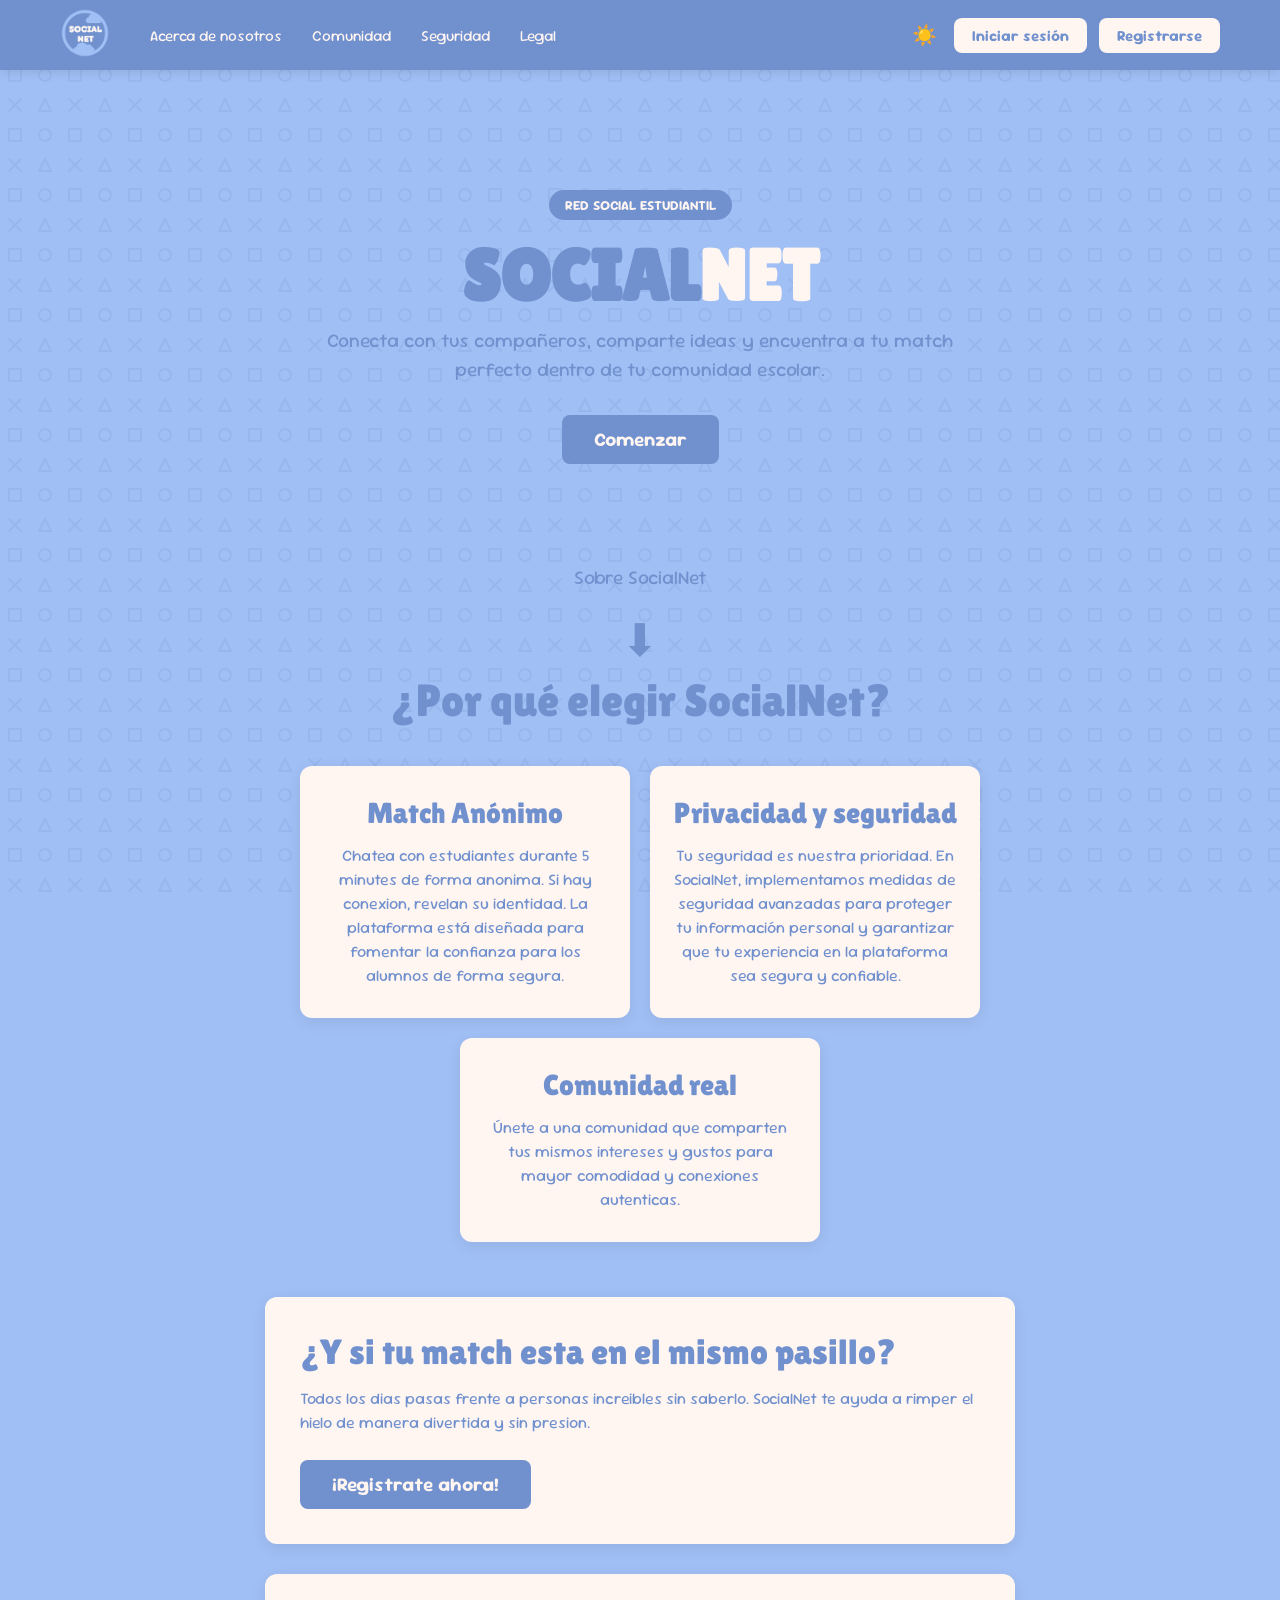
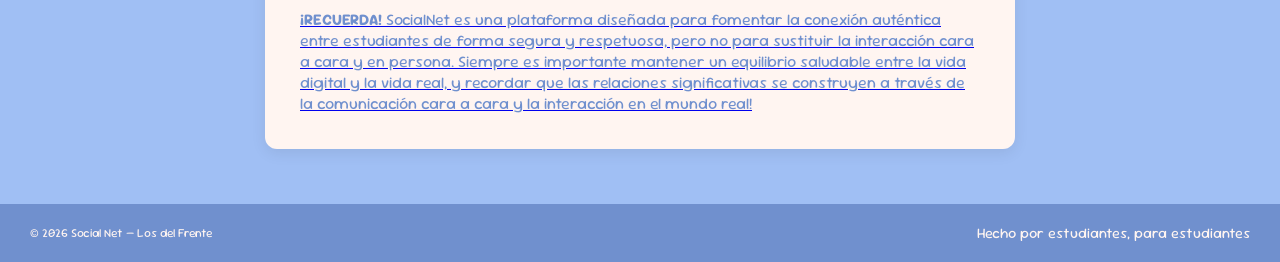
==== index.html @ 13d4db67 "Merge pull request #9 from Kris2011x/cris Cris" ====
<!DOCTYPE html>
<html lang="es">
<head>
    <meta charset="UTF-8">
    <meta name="viewport" content="width=device-width, initial-scale=1.0">
    <title>Social Net - Los del Frente</title>
    <link rel="stylesheet" href="style.css">
    <link rel="preconnect" href="https://fonts.googleapis.com">
    <link rel="preconnect" href="https://fonts.gstatic.com" crossorigin>
    <link href="https://fonts.googleapis.com/css2?family=Lilita+One&display=swap" rel="stylesheet">
    <link rel="preconnect" href="https://fonts.googleapis.com">
    <link rel="preconnect" href="https://fonts.gstatic.com" crossorigin>
    <link href="https://fonts.googleapis.com/css2?family=Sour+Gummy:ital,wght@0,100..900;1,100..900&display=swap" rel="stylesheet">
</head>
<body>
    <!-- Encabezado -->
    <header class="header">
    <div class="header-container">
        <div class="logo-area">
            <div class="logo-wrapper">
                <img src="logoClaro.png" alt="Logo de SocialNet" class="logo-icon">
            </div>
            <!-- Enlaces de navegacion -->
            <nav class="navlinks">
                <a class="link" href="acercaDe.html">Acerca de nosotros</a>
                <a class="link" href="comunidad.html">Comunidad</a>
                <a class="link" href="seguridad.html">Seguridad</a>
                <a class="link" href="legal.html">Legal</a>
            </nav>
            </div>
            <!-- Inicio de sesion y registro -->
            <div class="auth-buttons">
                <button id="tema-boton">☀️</button>
                <a href="iniciarSesion.html">
                <button class="btn btn-text" onclick="openModal('loginModal')">Iniciar sesión</button></a>
                <a href="registrarse.html">
                <button class="btn btn-text" onclick="openModal('registerModal')">Registrarse</button></a>
            </div>
        </div>
    </header>

    <!-- Contenido principal -->
    <main class="hero">
        <div class="badge">red social estudiantil</div>
        <div id="ti-pri">
            <h1 class="titulo">SOCIAL</h1>
            <h1 id="net" class="titulo">NET</h1>
        </div>
        <p>Conecta con tus compañeros, comparte ideas y encuentra a tu match perfecto dentro de tu comunidad escolar.</p>
        <a href="registrarse.html">
        <button class="btn btn-primary btn-large" onclick="openModal('registerModal')">Comenzar</button>
        </a>
        <p style="margin: 40px; margin-bottom: 15px; margin-top: 100px;">Sobre SocialNet</p>
        <p style="font-size: 45px; margin-bottom: 0px;">⬇</p>
    </main>
    <!-- Seccion 1 -->
    <h1 class="section-title">¿Por qué elegir SocialNet?</h1>
    <div class="feature-container">
        <!-- Articulo 1: Match Anonimo -->
        <div class="feature" onclick="openModal('registerModal')">
            <h2 class="texto-beneficios">Match Anónimo</h2>
            <p class="beneficios">Chatea con estudiantes durante 5 minutes de forma anonima. Si hay conexion, revelan su identidad. La plataforma está diseñada para fomentar la confianza para los alumnos de forma segura.</p>
        </div>
        <!-- Articulo 2: Privacidad y seguridad -->
        <div class="feature">
            <h2 class="texto-beneficios">Privacidad y seguridad</h2>
            <p class="beneficios">Tu seguridad es nuestra prioridad. En SocialNet, implementamos medidas de seguridad avanzadas para proteger tu información personal y garantizar que tu experiencia en la plataforma sea segura y confiable.</p>
        </div>
        <!-- Articulo 3: Comunidad real -->
        <div class="feature">
            <h2 class="texto-beneficios">Comunidad real</h2>
            <p class="beneficios">Únete a una comunidad que comparten tus mismos intereses y gustos para mayor comodidad y conexiones autenticas.</p>
        </div>
    </div>
    <!-- Seccion 2 -->
    <div id="final">  
        <!-- Articulo 1: ¿Y si tu match esta en el mismo pasillo? -->
        <div class="abajo">
            <h2 id="sub-ti">¿Y si tu match esta en el mismo pasillo?</h2>
            <p id="sub-text">Todos los dias pasas frente a personas increibles sin saberlo. SocialNet te ayuda a rimper el hielo de manera divertida y sin presion.</p>
            <a href="registrarse.html">
            <button class="btn btn-primary btn-large" onclick="openModal('registerModal')">¡Registrate ahora!</button>
        </div>
        <!--  -->
        <div class="abajo">
            <p> <strong>¡RECUERDA!</strong> SocialNet es una plataforma diseñada para fomentar la conexión auténtica entre estudiantes de forma segura y respetuosa, pero
                no para sustituir la interacción cara a cara y en persona. Siempre es importante mantener un equilibrio saludable entre la vida digital y 
                la vida real, y recordar que las relaciones significativas se construyen a través de la comunicación cara a cara y la interacción en el mundo real! </p>
        </div>
    </div>
    <a href="#" id="btnVolverArriba" class="oculto">▲</a>
    <!-- Pie de pagina -->
    <footer>
        <small>© 2026 Social Net — Los del Frente</small>
        <span class="final">Hecho por estudiantes, para estudiantes</span>
    </footer>

    <!-- Script del tema-->
    <script>
    const btnVolverArriba = document.getElementById('btnVolverArriba');
    window.addEventListener('scroll', () => {
        if (window.scrollY > 300) {
            btnVolverArriba.classList.remove('oculto');
        }
        else {
            btnVolverArriba.classList.add('oculto');
        }
    });

    const temaBoton = document.getElementById('tema-boton');

    if (localStorage.getItem('theme') === 'dark') {
        document.body.classList.add('dark-mode');
    }

    temaBoton.addEventListener('click', () => {
        document.body.classList.toggle('dark-mode');
        if (document.body.classList.contains('dark-mode')) {
            localStorage.setItem('theme', 'dark');
        } else {
            localStorage.setItem('theme', 'light');
        }
    });
    </script>
</body>
</html>
---- style.css ----
* {
    box-sizing: border-box;
    margin: 0;
    padding: 0;
    font-family: 'Sour Gummy', cursive;
}

html {
    scroll-behavior: smooth;
}

/* --- Colores del modo claro --- */
:root {
    --bg: #a0bff4;
    --text: #7090ce; 
    --btn-bg: #7090ce; 
    --btn-text: #fff5f1; 
    --hr: #7090ce;
    --casillas: #fff5f1; 
    --figuras-color: #7090ce;   
}

/* --- Colores del modo oscuro --- */
body.dark-mode {
    --bg: #0f172a; 
    --text: #fff5f1;
    --btn-bg: #a0bff4;
    --btn-text: #0f172a; 
    --hr: #0a0f1d; 
    --casillas: #1e293b;
    --figuras-color: #334155;   
}

body {
    background-color: var(--bg);
    color: var(--text);
    min-height: 100vh;
    display: flex;
    flex-direction: column;
    transition: background-color 0.3s, color 0.3s;
    position: relative;
}

/* Patrón de figuras de fondo */
body::before {
    content: "";
    position: fixed;
    top: 0;
    left: 0;
    width: 100%;
    height: 100%;
    z-index: -1;
    opacity: 0.18; 
    background-image: url('data:image/svg+xml;utf8,<svg xmlns="http://www.w3.org/2000/svg" viewBox="0 0 100 100" fill="none" stroke="%237090ce" stroke-width="3" stroke-linecap="round"><rect x="15" y="15" width="20" height="20"/><circle cx="75" cy="25" r="10"/><path d="M15,65 L35,85 M35,65 L15,85"/><polygon points="75,65 65,85 85,85"/></svg>');
    background-repeat: repeat;
    background-size: 60px 60px;
    animation: moverFondo 18s linear infinite;
}

/* Regla que mueve el fondo continuamente */
@keyframes moverFondo {
    from {
        background-position: 0 0;
    }
    to {
        background-position: 120px 120px;
    }
}


.titulo {
    font-family: 'Lilita One', cursive;
    font-weight: 800;
}

/* --- Encabezado --- */
.header {
    background-color: var(--hr);
    position: fixed;
    top: 0;
    left: 0;
    width: 100%;
    height: 70px;
    z-index: 100;
    box-shadow: 0 2px 10px rgba(0,0,0,0.1);
}

.header-container {
    max-width: 1200px;
    margin: 0 auto;
    padding: 0 20px;
    height: 100%;
    display: flex;
    align-items: center;
    justify-content: space-between;
}

.logo-area {
    display: flex;
    align-items: center;
    gap: 0px;
}

.logo-icon {
    width: 50px;
    height: auto;
}

.navlinks {
    display: flex;
    gap: 10px;
    margin-left: 20px;
}

#net {
    color: #fff5f1;
}

#ti-pri {
    display: flex;
}
.link {
    color: #fff5f1;
    background-color: transparent;
    text-decoration: none;
    border: none;
    cursor: pointer;
    font-size: 0.95rem;
    margin-left: 20px;
}

.link:hover {
    opacity: 0.8;
}

.auth-buttons {
    display: flex;
    align-items: center;
    gap: 12px;
}

#tema-boton {
    color: #fff5f1;
    cursor: pointer;
    font-size: 20px;
    background-color: transparent;
    border: none;
    padding: 5px;
}

#tema-boton:hover {
    transform: scale(1.1);
}

/* --- Botones --- */
.btn {
    padding: 8px 18px;
    font-size: 0.95rem;
    border-radius: 8px;
    cursor: pointer;
    border: none;
}

.btn-text {
    background: #fff5f1;
    color: #7090ce;
    font-weight: 700;
}

body.dark-mode .btn-text {
    background: #a0bff4;
    color: #0f172a;
}

.btn-text:hover {
    box-shadow: 0 4px 12px rgba(0,0,0,0.15);
}

.btn-primary {
    background-color: var(--btn-bg);
    color: var(--btn-text);
    font-weight: 700;
}

.btn-primary:hover {
    transform: translateY(-2px);
    box-shadow: 0 6px 16px rgba(0,0,0,0.15);
}

/* --- Hero --- */
.hero {
    display: flex;
    flex-direction: column;
    align-items: center;
    justify-content: center;
    text-align: center;
    padding: 140px 20px 0px 20px;
    max-width: 900px;
    margin: 0 auto;
}

.badge {
    background-color: var(--btn-bg);
    color: var(--btn-text);
    padding: 6px 16px;
    border-radius: 20px;
    font-weight: 700;
    font-size: 0.85rem;
    margin-bottom: 20px;
    text-transform: uppercase;
    margin-top: 50px;
}

.hero h1 {
    font-size: 4.5rem;
    font-weight: 800;
    line-height: 1;
    margin-bottom: 15px;
}

.hero p {
    font-size: 1.2rem;
    margin-bottom: 30px;
    line-height: 1.5;
    max-width: 650px;
}

.btn-large {
    padding: 12px 32px;
    font-size: 1.2rem;
}

/* --- Titulos --- */
.section-title {
    color: var(--text);
    font-size: 2.8rem;
    margin: 0px 0px 40px 0px;
    text-align: center;
    font-family: 'Lilita One', cursive;
    font-weight: 400;
}

/* --- Tarjetas de beneficios --- */
.feature-container {
    display: flex;
    gap: 20px;
    justify-content: center;
    margin: 0 300px;
    flex-wrap: wrap;
}

.feature {
    background-color: var(--casillas);
    text-align: center;
    padding: 30px 20px;
    flex: 1;
    min-width: 280px;
    max-width: 360px;
    border-radius: 12px;
    box-shadow: 0 4px 15px rgba(0,0,0,0.08);
}

.feature:hover {
    transform: translateY(-2px);
}

.texto-beneficios {
    color: var(--text);
    font-size: 1.8rem;
    margin-bottom: 15px;
    font-family: 'Lilita One', cursive;
    font-weight: 400;
}

.beneficios {
    color: var(--text);
    font-size: 1rem;
    line-height: 1.5;
    text-align: center;
}

/* --- Seccion final --- */
#final {
    display: flex;
    flex-direction: column;
    align-items: center;
    max-width: 900px;
    margin: 40px auto;
    width: 100%;
    padding: 0 20px;
}

.abajo {
    background-color: var(--casillas);
    color: var(--text);
    width: 750px;
    margin: 15px 0;
    text-align: left;
    padding: 35px;
    font-size: 1rem;
    border-radius: 12px;
    box-shadow: 0 4px 15px rgba(0,0,0,0.08);
}

#sub-ti {
    font-size: 2.2rem;
    margin-bottom: 15px;
    font-family: 'Lilita One', cursive;
    font-weight: 400;
}

#sub-text {
    margin-bottom: 25px;
    line-height: 1.5;
}

/* --- Boton volver arriba --- */
#btnVolverArriba {
    background-color: var(--hr);
    color: #fff5f1;
    border: 2px solid #fff5f1;
    font-size: 18px;
    text-decoration: none;
    width: 45px;
    height: 45px;
    right: 20px;
    bottom: 20px;
    position: fixed;
    border-radius: 50%;
    display: flex;
    align-items: center;
    justify-content: center;
    cursor: pointer;
    transition: all 0.3s ease;
    z-index: 90;
}

#btnVolverArriba:hover {
    transform: translateY(-3px);
}

#btnVolverArriba.oculto {
    display: none;
}

/* --- Pie de pagina --- */
footer {
    background-color: var(--hr);
    padding: 20px 30px;
    text-align: center;
    color: #fff5f1;
    font-size: 0.9rem;
    display: flex;
    justify-content: space-between;
    align-items: center;
    margin-top: auto;
}

/* --- Celulares --- */
@media (max-width: 768px) {
    .navlinks {
        display: none;
    }
    .hero h1 {
        font-size: 3.2rem;
    }
    .section-title {
        font-size: 2.2rem;
    }
    .footer {
        flex-direction: column;
        gap: 10px;
        text-align: center;
    }
}

.logo-icon {
    width: 50px;
    height: auto;
}
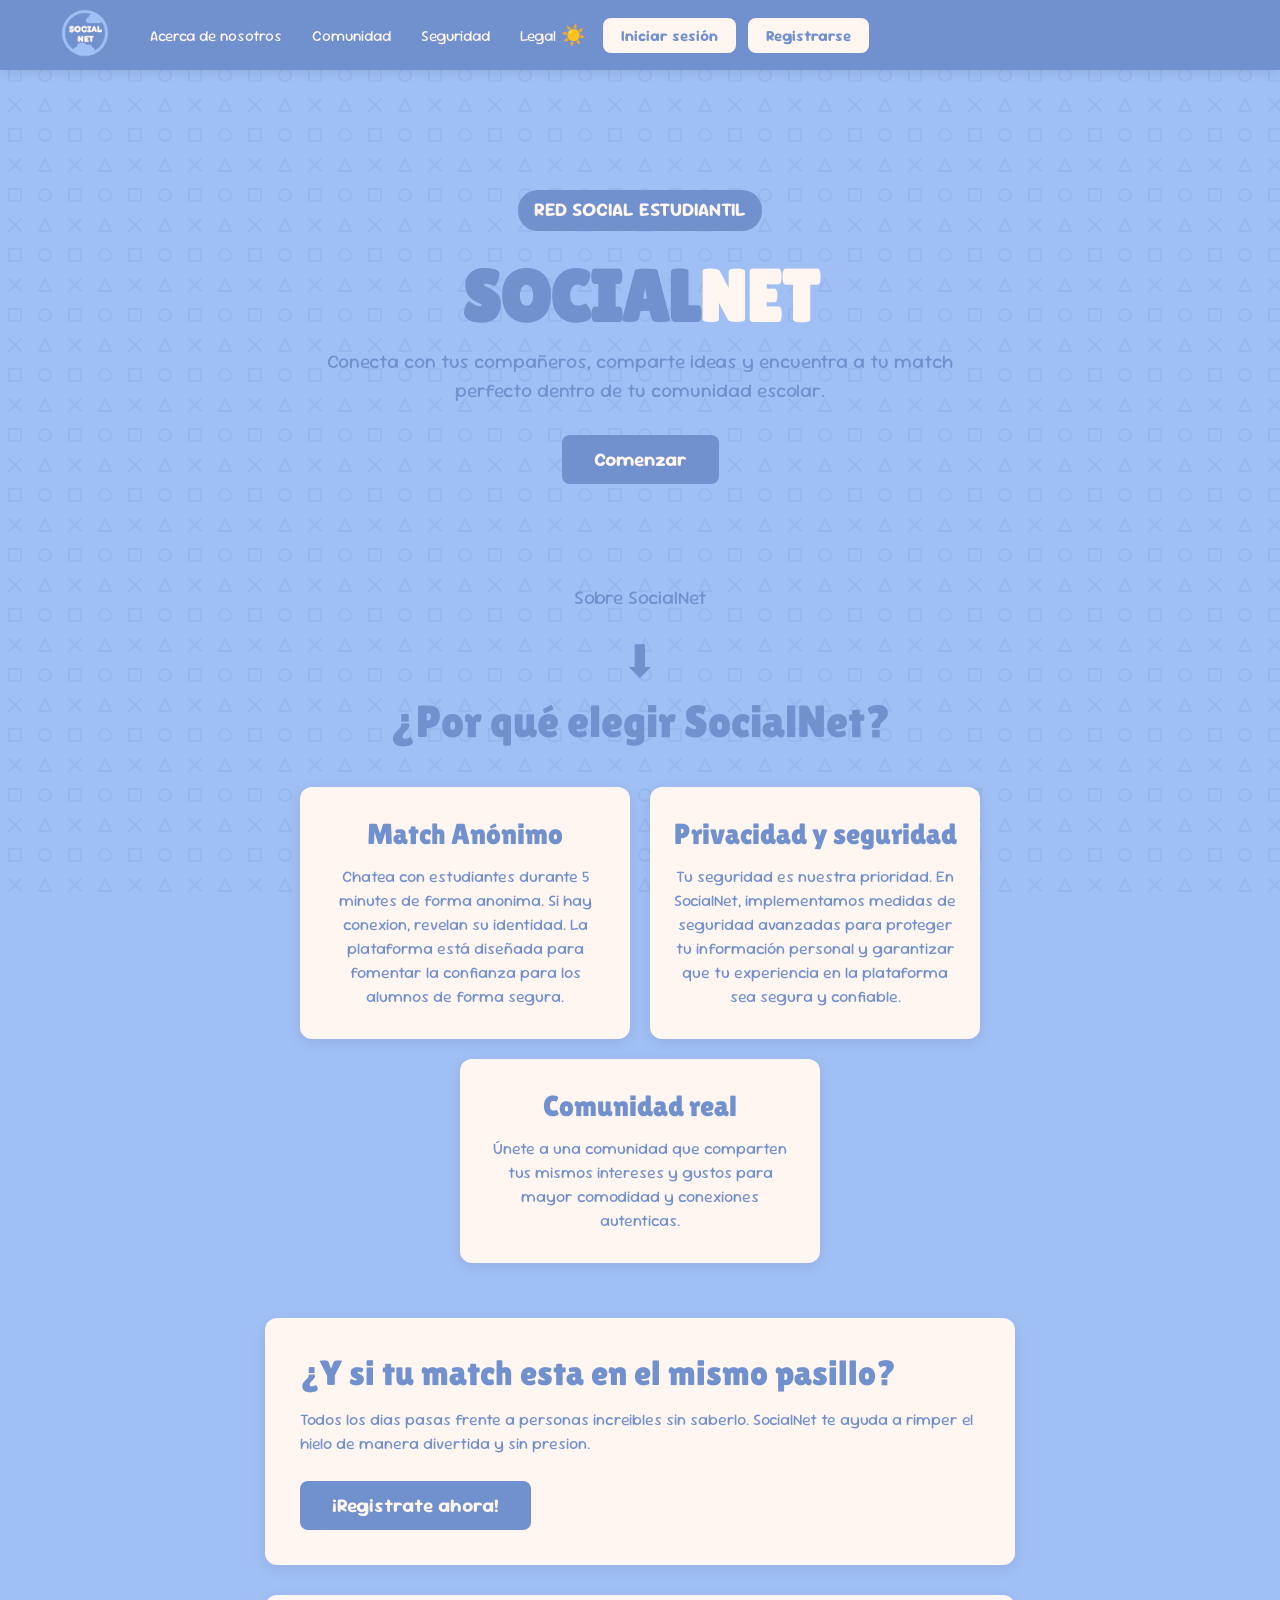
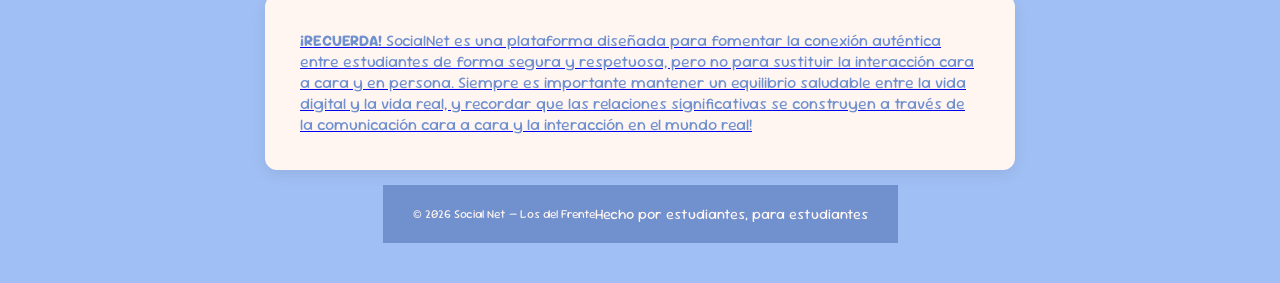
==== commit 8ed6dbca: "Index actualizado a estructura semantica" ====
--- a/index.html
+++ b/index.html
@@ -15,11 +15,11 @@
 <body>
     <!-- Encabezado -->
     <header class="header">
-    <div class="header-container">
-        <div class="logo-area">
-            <div class="logo-wrapper">
+    <section class="header-container">
+        <section class="logo-area">
+            <article class="logo-wrapper">
                 <img src="logoClaro.png" alt="Logo de SocialNet" class="logo-icon">
-            </div>
+            </article>
             <!-- Enlaces de navegacion -->
             <nav class="navlinks">
                 <a class="link" href="acercaDe.html">Acerca de nosotros</a>
@@ -29,23 +29,23 @@
             </nav>
             </div>
             <!-- Inicio de sesion y registro -->
-            <div class="auth-buttons">
+            <article class="auth-buttons">
                 <button id="tema-boton">☀️</button>
                 <a href="iniciarSesion.html">
                 <button class="btn btn-text" onclick="openModal('loginModal')">Iniciar sesión</button></a>
                 <a href="registrarse.html">
                 <button class="btn btn-text" onclick="openModal('registerModal')">Registrarse</button></a>
-            </div>
-        </div>
+            </article>
+        </section>
     </header>
 
     <!-- Contenido principal -->
     <main class="hero">
-        <div class="badge">red social estudiantil</div>
-        <div id="ti-pri">
+        <p class="badge">red social estudiantil</p>
+        <article id="ti-pri">
             <h1 class="titulo">SOCIAL</h1>
             <h1 id="net" class="titulo">NET</h1>
-        </div>
+        </article>
         <p>Conecta con tus compañeros, comparte ideas y encuentra a tu match perfecto dentro de tu comunidad escolar.</p>
         <a href="registrarse.html">
         <button class="btn btn-primary btn-large" onclick="openModal('registerModal')">Comenzar</button>
@@ -55,38 +55,38 @@
     </main>
     <!-- Seccion 1 -->
     <h1 class="section-title">¿Por qué elegir SocialNet?</h1>
-    <div class="feature-container">
+    <section class="feature-container">
         <!-- Articulo 1: Match Anonimo -->
-        <div class="feature" onclick="openModal('registerModal')">
+        <article class="feature" onclick="openModal('registerModal')">
             <h2 class="texto-beneficios">Match Anónimo</h2>
             <p class="beneficios">Chatea con estudiantes durante 5 minutes de forma anonima. Si hay conexion, revelan su identidad. La plataforma está diseñada para fomentar la confianza para los alumnos de forma segura.</p>
-        </div>
+        </article>
         <!-- Articulo 2: Privacidad y seguridad -->
-        <div class="feature">
+        <article class="feature">
             <h2 class="texto-beneficios">Privacidad y seguridad</h2>
             <p class="beneficios">Tu seguridad es nuestra prioridad. En SocialNet, implementamos medidas de seguridad avanzadas para proteger tu información personal y garantizar que tu experiencia en la plataforma sea segura y confiable.</p>
-        </div>
+        </article>
         <!-- Articulo 3: Comunidad real -->
-        <div class="feature">
+        <article class="feature">
             <h2 class="texto-beneficios">Comunidad real</h2>
             <p class="beneficios">Únete a una comunidad que comparten tus mismos intereses y gustos para mayor comodidad y conexiones autenticas.</p>
-        </div>
-    </div>
+        </article>
+    </section>
     <!-- Seccion 2 -->
-    <div id="final">  
+    <section id="final">  
         <!-- Articulo 1: ¿Y si tu match esta en el mismo pasillo? -->
-        <div class="abajo">
+        <article class="abajo">
             <h2 id="sub-ti">¿Y si tu match esta en el mismo pasillo?</h2>
             <p id="sub-text">Todos los dias pasas frente a personas increibles sin saberlo. SocialNet te ayuda a rimper el hielo de manera divertida y sin presion.</p>
             <a href="registrarse.html">
             <button class="btn btn-primary btn-large" onclick="openModal('registerModal')">¡Registrate ahora!</button>
-        </div>
+        </article>
         <!--  -->
-        <div class="abajo">
+        <article class="abajo">
             <p> <strong>¡RECUERDA!</strong> SocialNet es una plataforma diseñada para fomentar la conexión auténtica entre estudiantes de forma segura y respetuosa, pero
                 no para sustituir la interacción cara a cara y en persona. Siempre es importante mantener un equilibrio saludable entre la vida digital y 
                 la vida real, y recordar que las relaciones significativas se construyen a través de la comunicación cara a cara y la interacción en el mundo real! </p>
-        </div>
+        </article>
     </div>
     <a href="#" id="btnVolverArriba" class="oculto">▲</a>
     <!-- Pie de pagina -->
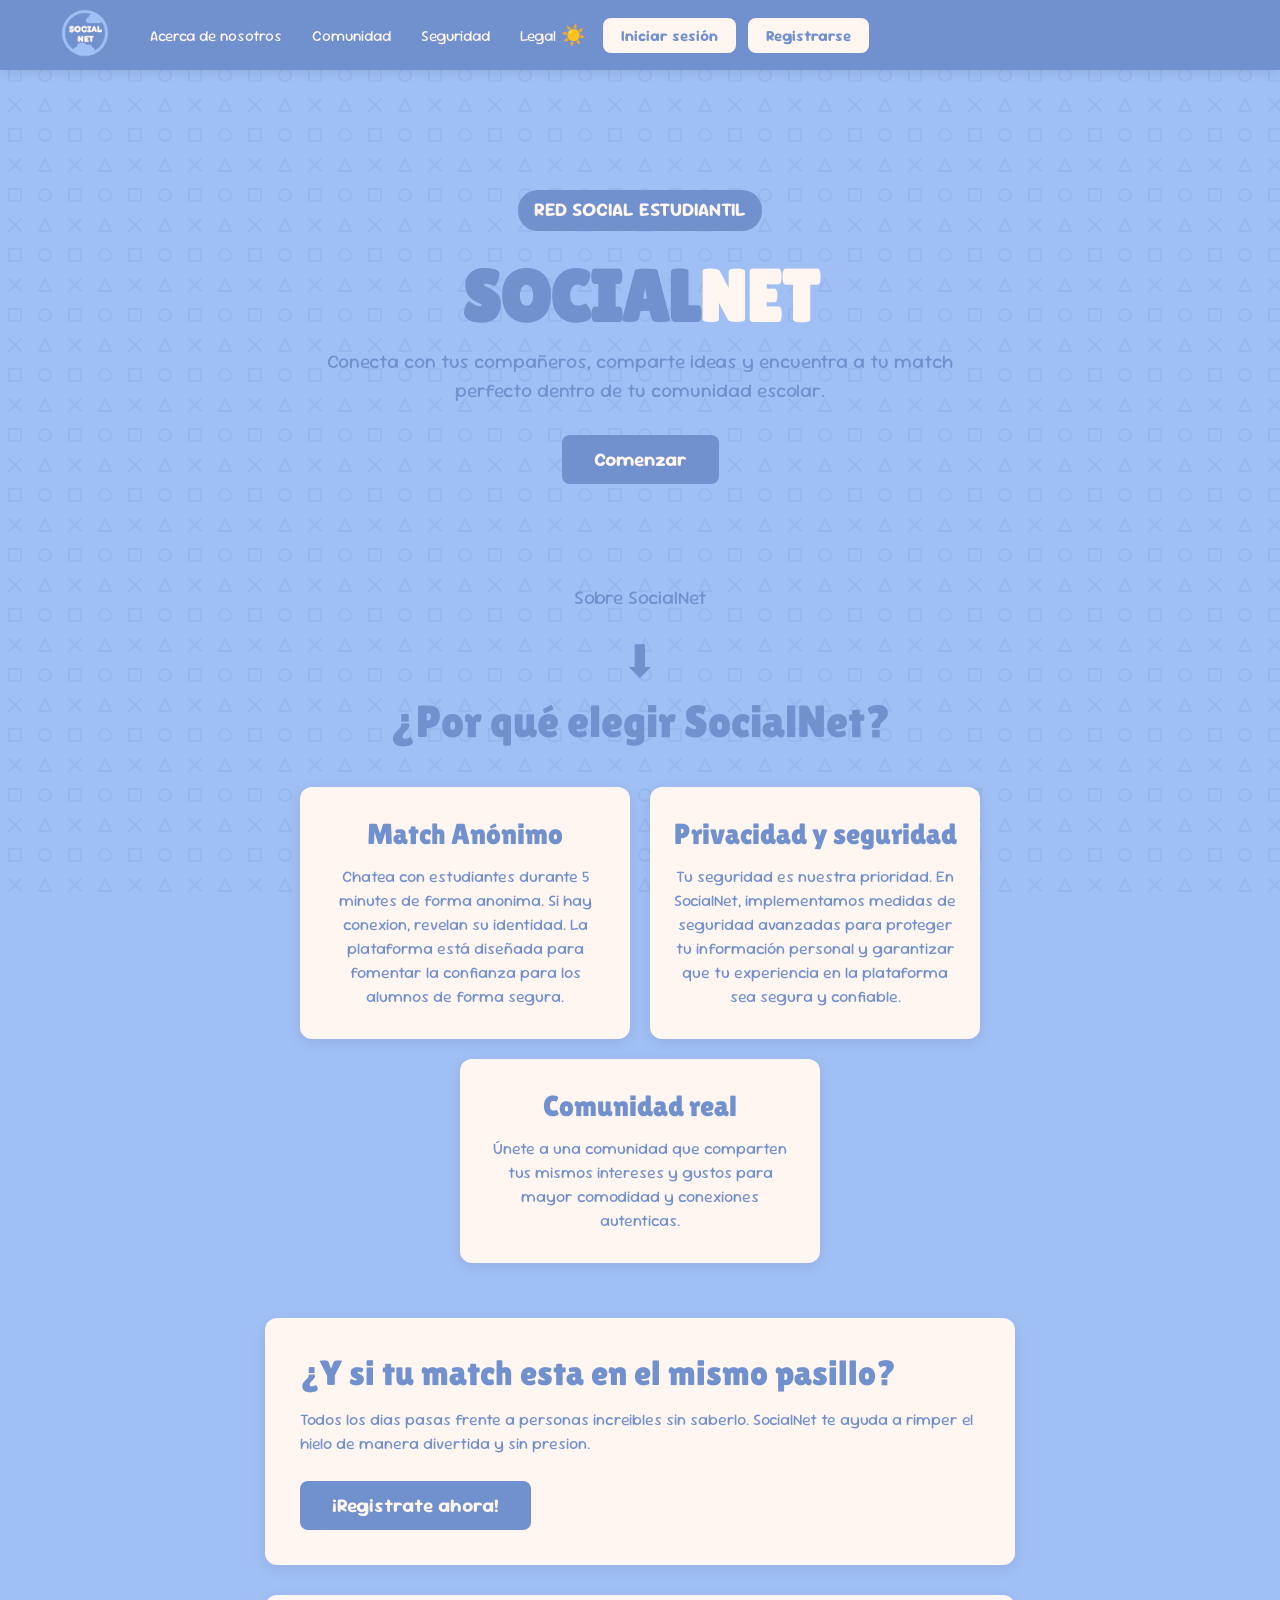
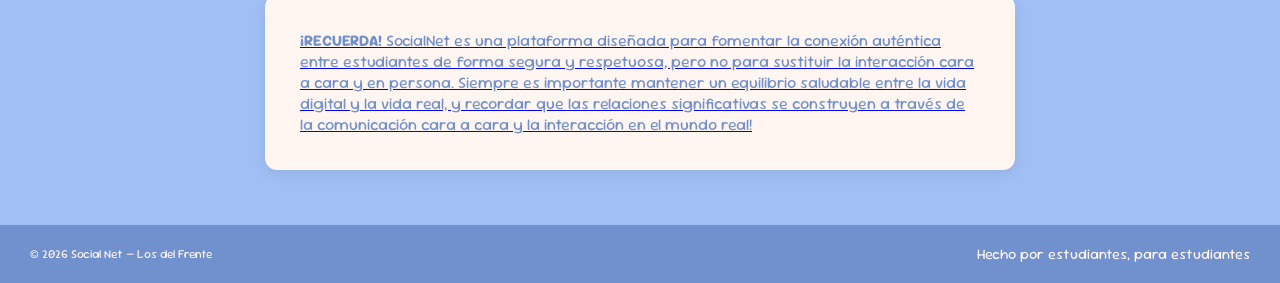
==== commit 695d90c2: "Pequeño error" ====
--- a/index.html
+++ b/index.html
@@ -87,7 +87,7 @@
                 no para sustituir la interacción cara a cara y en persona. Siempre es importante mantener un equilibrio saludable entre la vida digital y 
                 la vida real, y recordar que las relaciones significativas se construyen a través de la comunicación cara a cara y la interacción en el mundo real! </p>
         </article>
-    </div>
+    </section>
     <a href="#" id="btnVolverArriba" class="oculto">▲</a>
     <!-- Pie de pagina -->
     <footer>
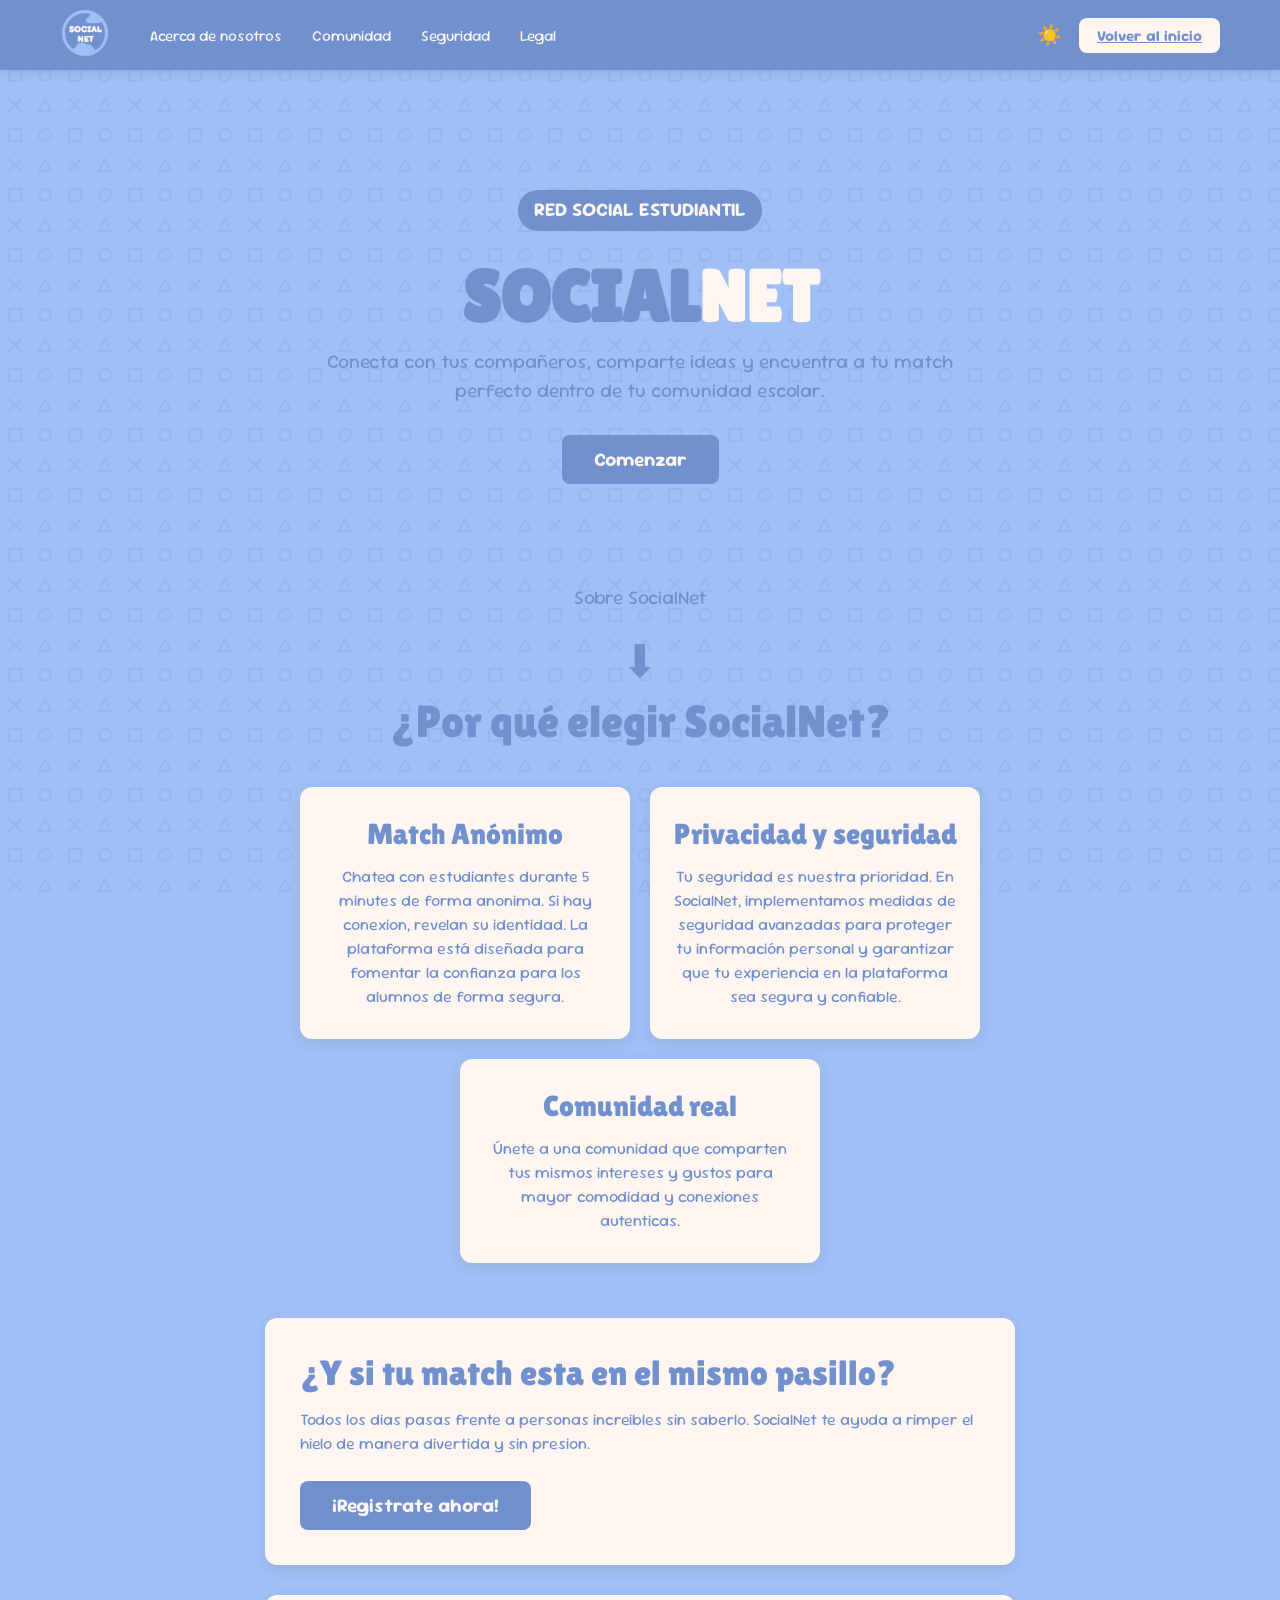
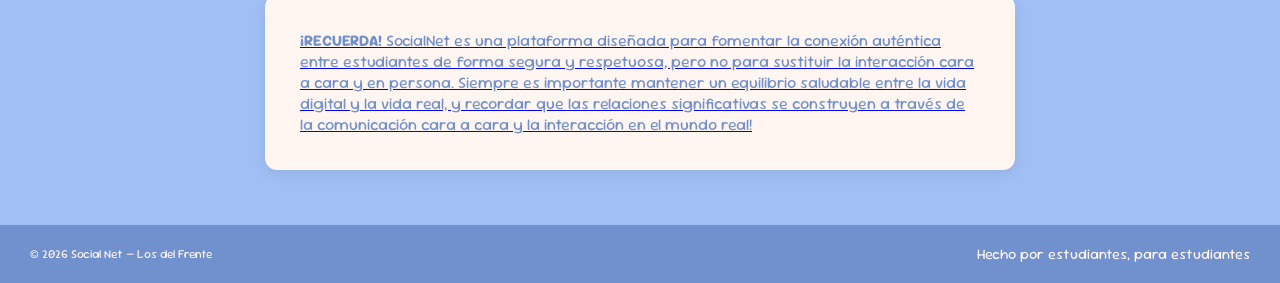
==== commit 0b3593d1: "Arreglo de eror de nav" ====
--- a/index.html
+++ b/index.html
@@ -14,12 +14,12 @@
 </head>
 <body>
     <!-- Encabezado -->
-    <header class="header">
-    <section class="header-container">
-        <section class="logo-area">
-            <article class="logo-wrapper">
-                <img src="logoClaro.png" alt="Logo de SocialNet" class="logo-icon">
-            </article>
+        <header class="header">
+        <section class="header-container">
+            <article class="logo-area">
+                <a href="index.html" class="logo-link">
+                    <img src="logoClaro.png" alt="Logo de SocialNet" class="logo-icon">
+                </a>
             <!-- Enlaces de navegacion -->
             <nav class="navlinks">
                 <a class="link" href="acercaDe.html">Acerca de nosotros</a>
@@ -27,17 +27,16 @@
                 <a class="link" href="seguridad.html">Seguridad</a>
                 <a class="link" href="legal.html">Legal</a>
             </nav>
-            </div>
-            <!-- Inicio de sesion y registro -->
+
+            </article>
+            
             <article class="auth-buttons">
-                <button id="tema-boton">☀️</button>
-                <a href="iniciarSesion.html">
-                <button class="btn btn-text" onclick="openModal('loginModal')">Iniciar sesión</button></a>
-                <a href="registrarse.html">
-                <button class="btn btn-text" onclick="openModal('registerModal')">Registrarse</button></a>
+                <button id="tema-boton" aria-label="Cambiar tema">☀️</button>
+                <a href="index.html" class="btn btn-text">Volver al inicio</a>
             </article>
         </section>
     </header>
+
 
     <!-- Contenido principal -->
     <main class="hero">
--- a/style.css
+++ b/style.css
@@ -98,6 +98,7 @@
 .logo-area {
     display: flex;
     align-items: center;
+    justify-content: space-between;
     gap: 0px;
 }
 
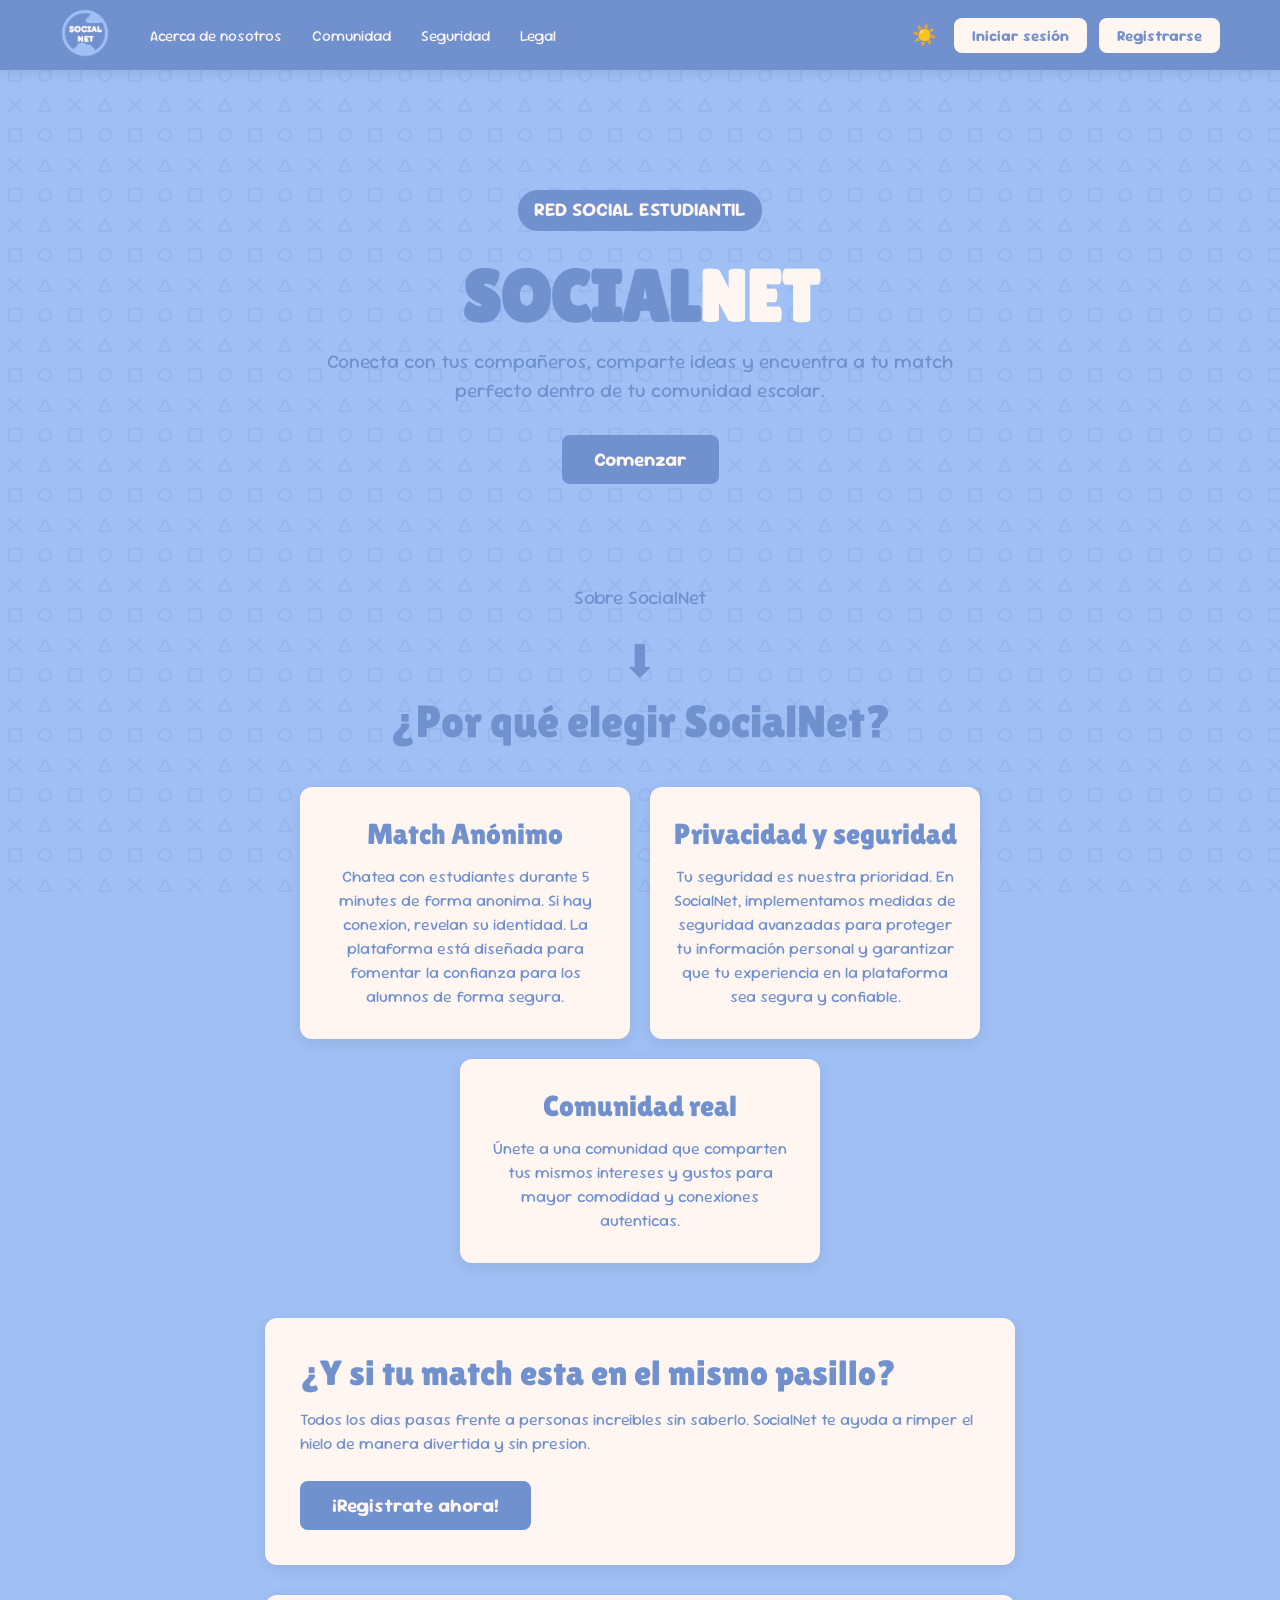
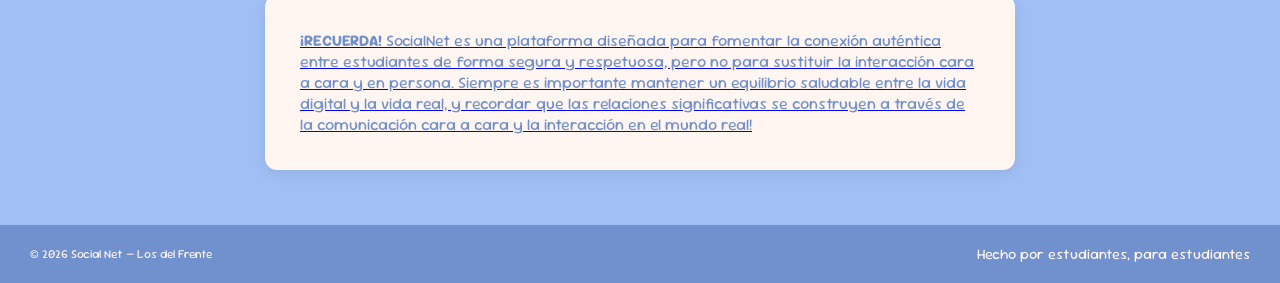
==== commit be5d7ef3: "Arreglo de eror de nav" ====
--- a/index.html
+++ b/index.html
@@ -13,8 +13,7 @@
     <link href="https://fonts.googleapis.com/css2?family=Sour+Gummy:ital,wght@0,100..900;1,100..900&display=swap" rel="stylesheet">
 </head>
 <body>
-    <!-- Encabezado -->
-        <header class="header">
+     <header class="header">
         <section class="header-container">
             <article class="logo-area">
                 <a href="index.html" class="logo-link">
@@ -31,8 +30,11 @@
             </article>
             
             <article class="auth-buttons">
-                <button id="tema-boton" aria-label="Cambiar tema">☀️</button>
-                <a href="index.html" class="btn btn-text">Volver al inicio</a>
+                <button id="tema-boton">☀️</button>
+                <a href="iniciarSesion.html">
+                <button class="btn btn-text" onclick="openModal('loginModal')">Iniciar sesión</button></a>
+                <a href="registrarse.html">
+                <button class="btn btn-text" onclick="openModal('registerModal')">Registrarse</button></a>
             </article>
         </section>
     </header>
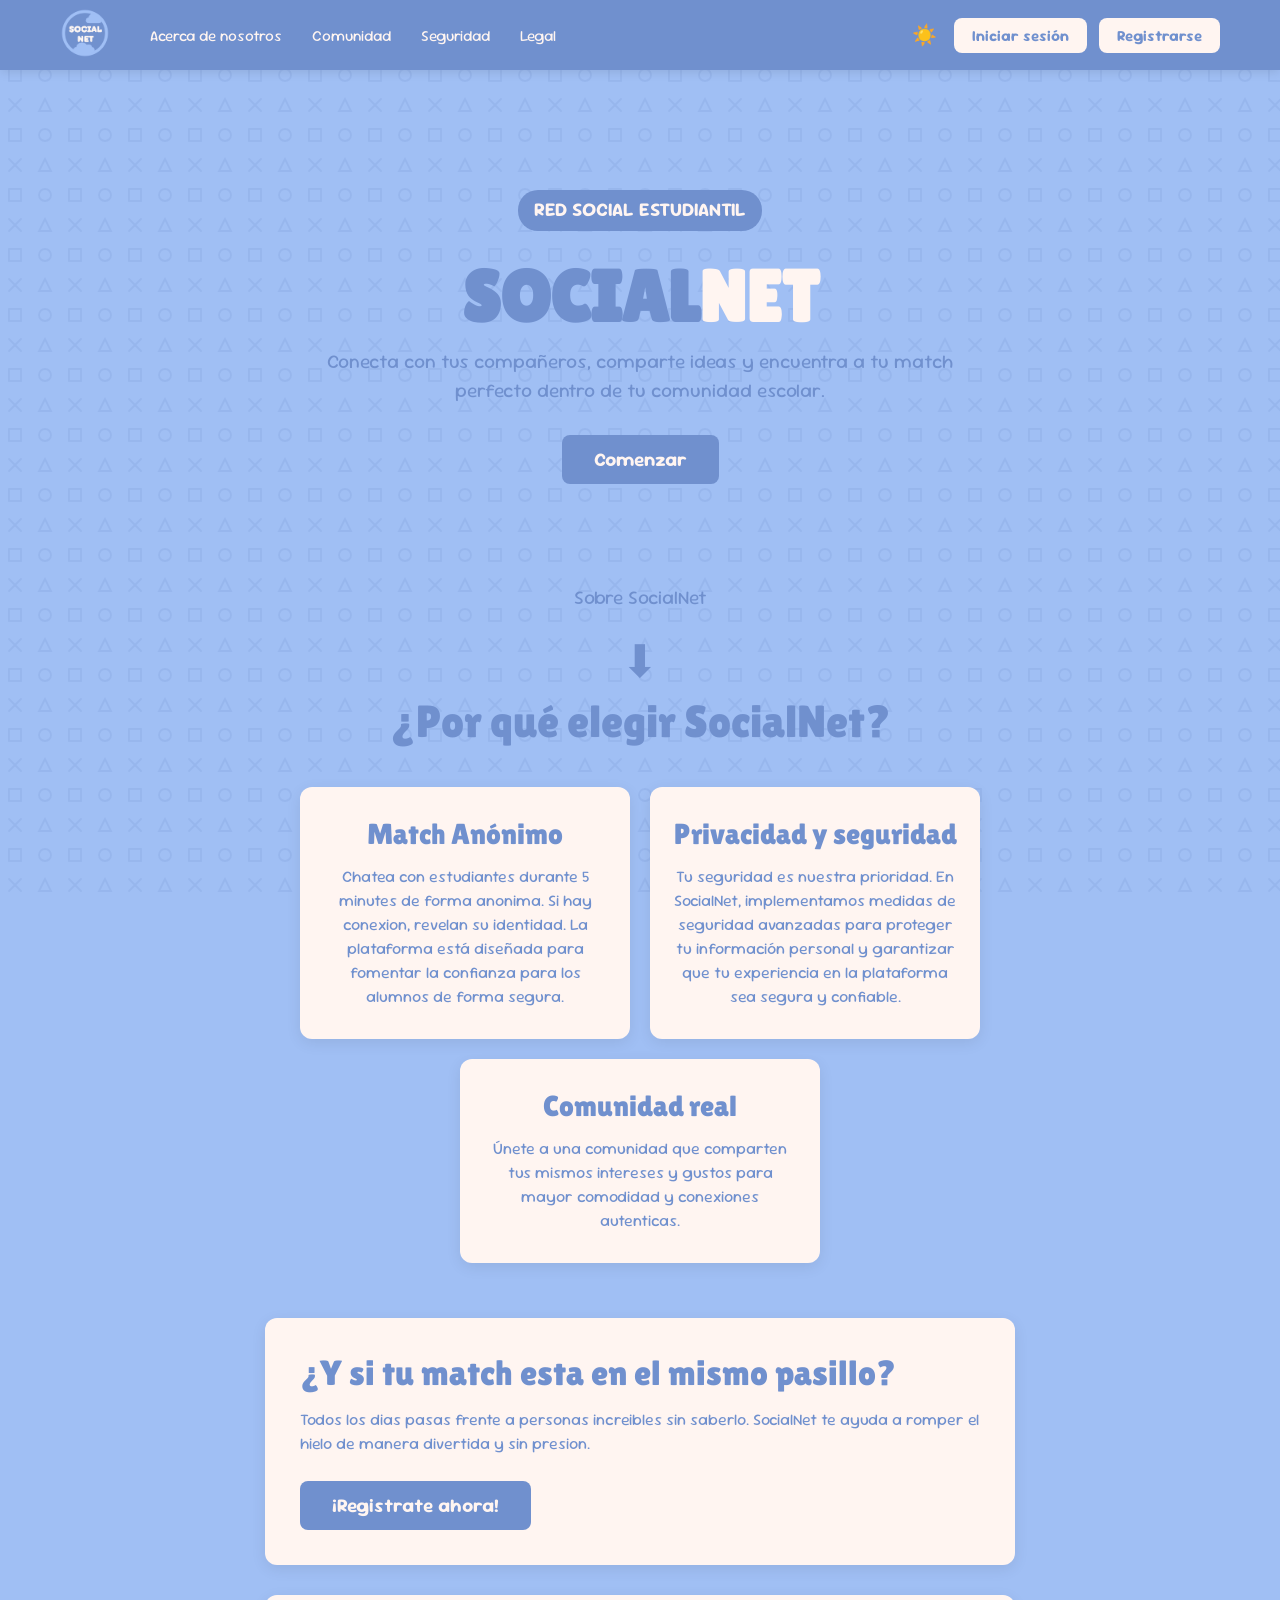
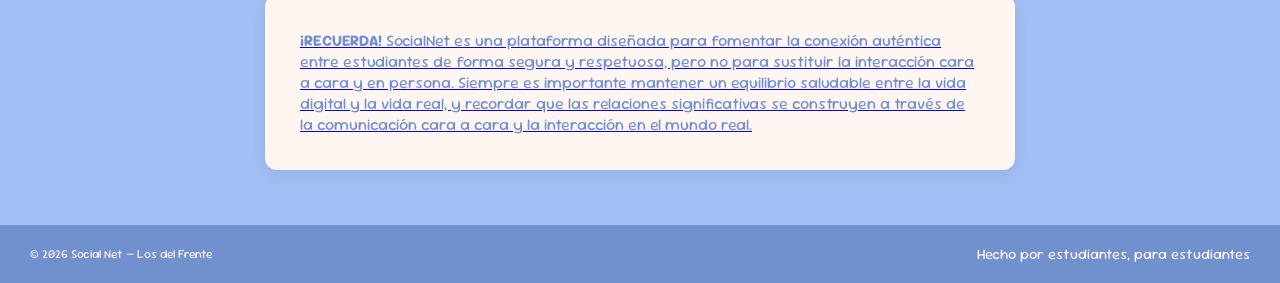
==== commit a23c2f68: "dos corrección ortográfica" ====
--- a/index.html
+++ b/index.html
@@ -78,7 +78,7 @@
         <!-- Articulo 1: ¿Y si tu match esta en el mismo pasillo? -->
         <article class="abajo">
             <h2 id="sub-ti">¿Y si tu match esta en el mismo pasillo?</h2>
-            <p id="sub-text">Todos los dias pasas frente a personas increibles sin saberlo. SocialNet te ayuda a rimper el hielo de manera divertida y sin presion.</p>
+            <p id="sub-text">Todos los dias pasas frente a personas increibles sin saberlo. SocialNet te ayuda a romper el hielo de manera divertida y sin presion.</p>
             <a href="registrarse.html">
             <button class="btn btn-primary btn-large" onclick="openModal('registerModal')">¡Registrate ahora!</button>
         </article>
@@ -86,7 +86,7 @@
         <article class="abajo">
             <p> <strong>¡RECUERDA!</strong> SocialNet es una plataforma diseñada para fomentar la conexión auténtica entre estudiantes de forma segura y respetuosa, pero
                 no para sustituir la interacción cara a cara y en persona. Siempre es importante mantener un equilibrio saludable entre la vida digital y 
-                la vida real, y recordar que las relaciones significativas se construyen a través de la comunicación cara a cara y la interacción en el mundo real! </p>
+                la vida real, y recordar que las relaciones significativas se construyen a través de la comunicación cara a cara y la interacción en el mundo real.</p>
         </article>
     </section>
     <a href="#" id="btnVolverArriba" class="oculto">▲</a>
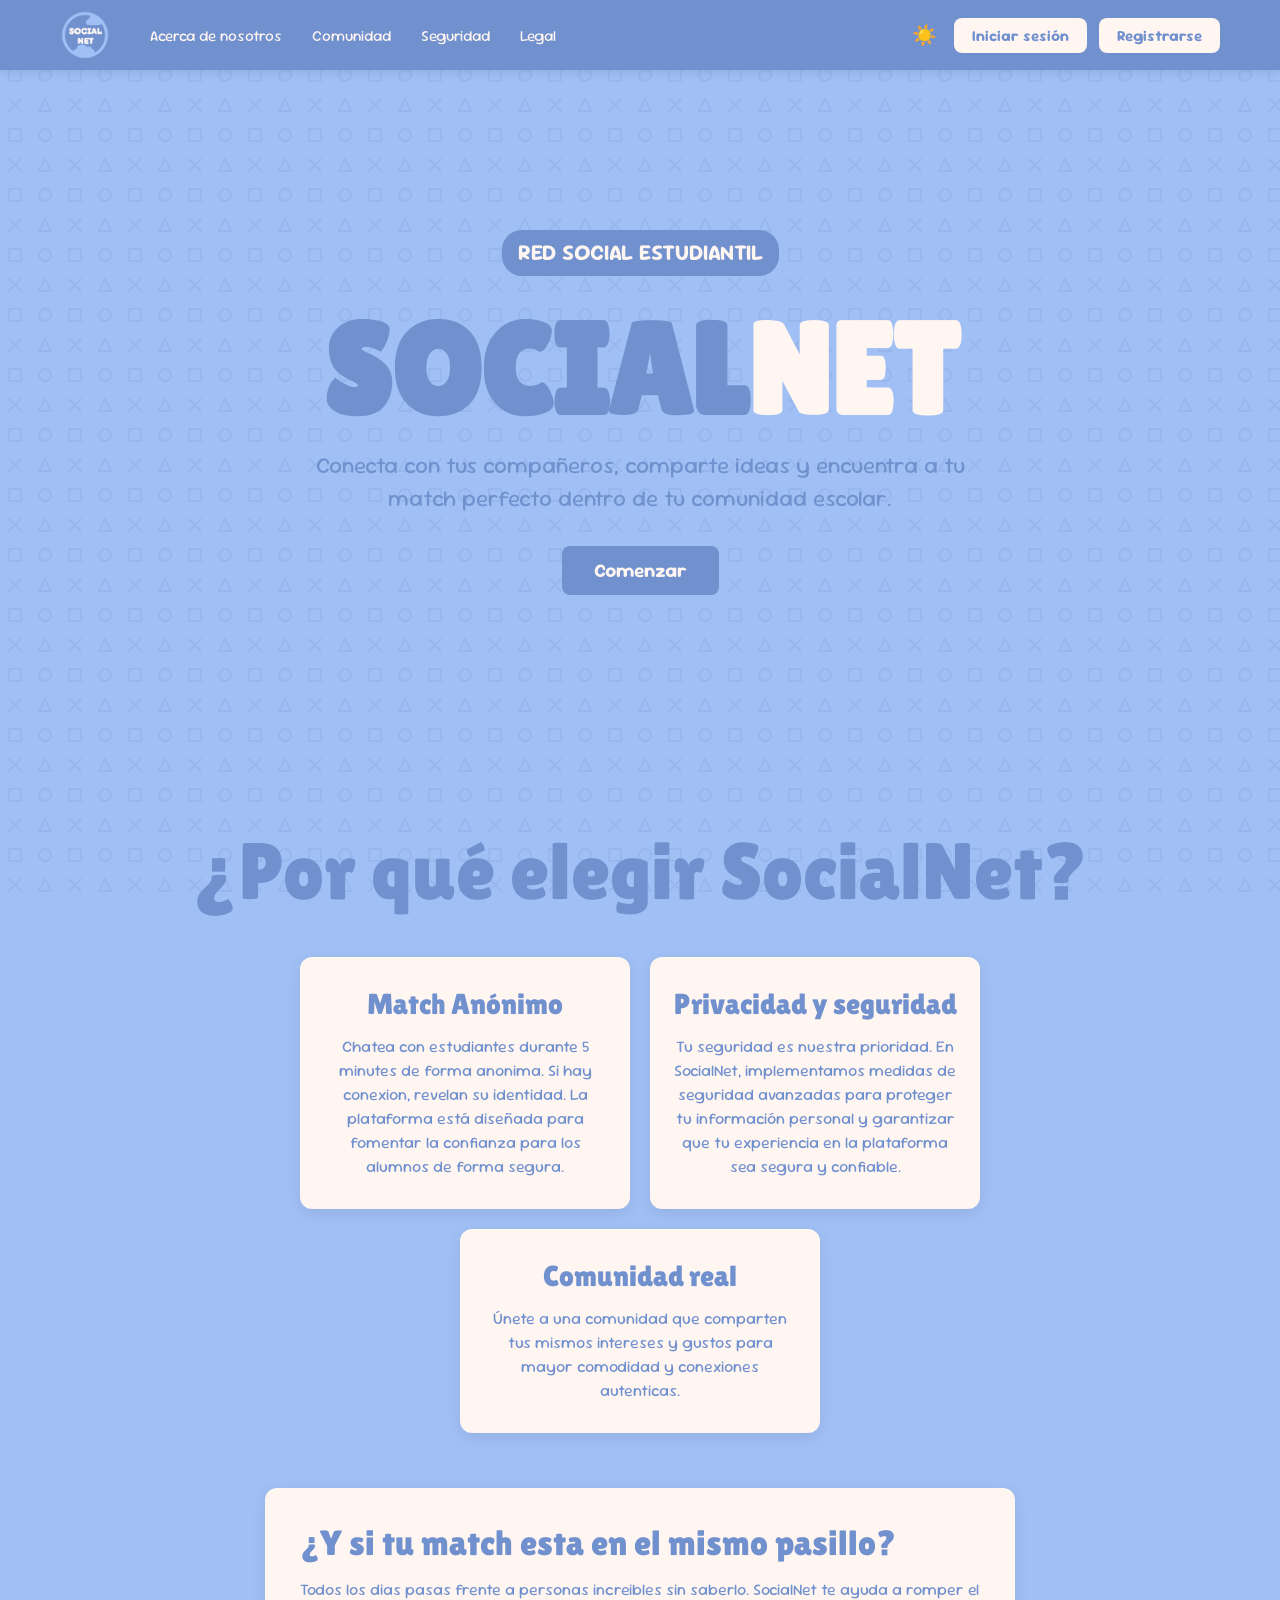
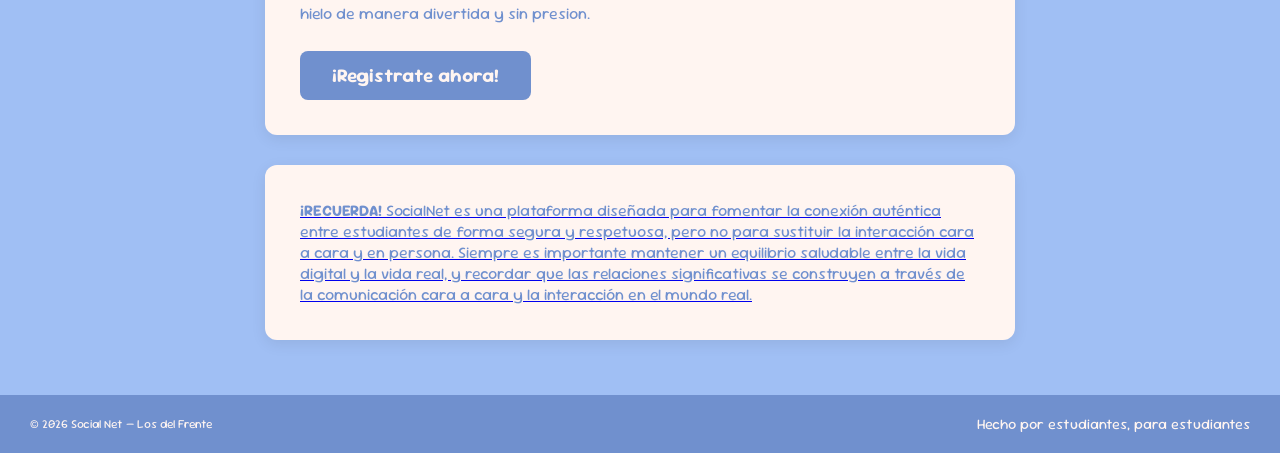
==== commit 2a01884b: "quité "sobre SocialNet ↓"" ====
--- a/index.html
+++ b/index.html
@@ -51,8 +51,6 @@
         <a href="registrarse.html">
         <button class="btn btn-primary btn-large" onclick="openModal('registerModal')">Comenzar</button>
         </a>
-        <p style="margin: 40px; margin-bottom: 15px; margin-top: 100px;">Sobre SocialNet</p>
-        <p style="font-size: 45px; margin-bottom: 0px;">⬇</p>
     </main>
     <!-- Seccion 1 -->
     <h1 class="section-title">¿Por qué elegir SocialNet?</h1>
--- a/style.css
+++ b/style.css
@@ -103,8 +103,9 @@
 }
 
 .logo-icon {
-    width: 50px;
+    width: 60px;
     height: auto;
+    margin-top: 5px;
 }
 
 .navlinks {
@@ -195,7 +196,7 @@
     align-items: center;
     justify-content: center;
     text-align: center;
-    padding: 140px 20px 0px 20px;
+    padding: 230px 20px 230px 20px;
     max-width: 900px;
     margin: 0 auto;
 }
@@ -206,21 +207,20 @@
     padding: 6px 16px;
     border-radius: 20px;
     font-weight: 700;
-    font-size: 0.85rem;
+    font-size: 1rem;
     margin-bottom: 20px;
     text-transform: uppercase;
-    margin-top: 50px;
 }
 
 .hero h1 {
-    font-size: 4.5rem;
+    font-size: 8rem;
     font-weight: 800;
     line-height: 1;
     margin-bottom: 15px;
 }
 
 .hero p {
-    font-size: 1.2rem;
+    font-size: 1.4rem;
     margin-bottom: 30px;
     line-height: 1.5;
     max-width: 650px;
@@ -234,7 +234,7 @@
 /* --- Titulos --- */
 .section-title {
     color: var(--text);
-    font-size: 2.8rem;
+    font-size: 5rem;
     margin: 0px 0px 40px 0px;
     text-align: center;
     font-family: 'Lilita One', cursive;
